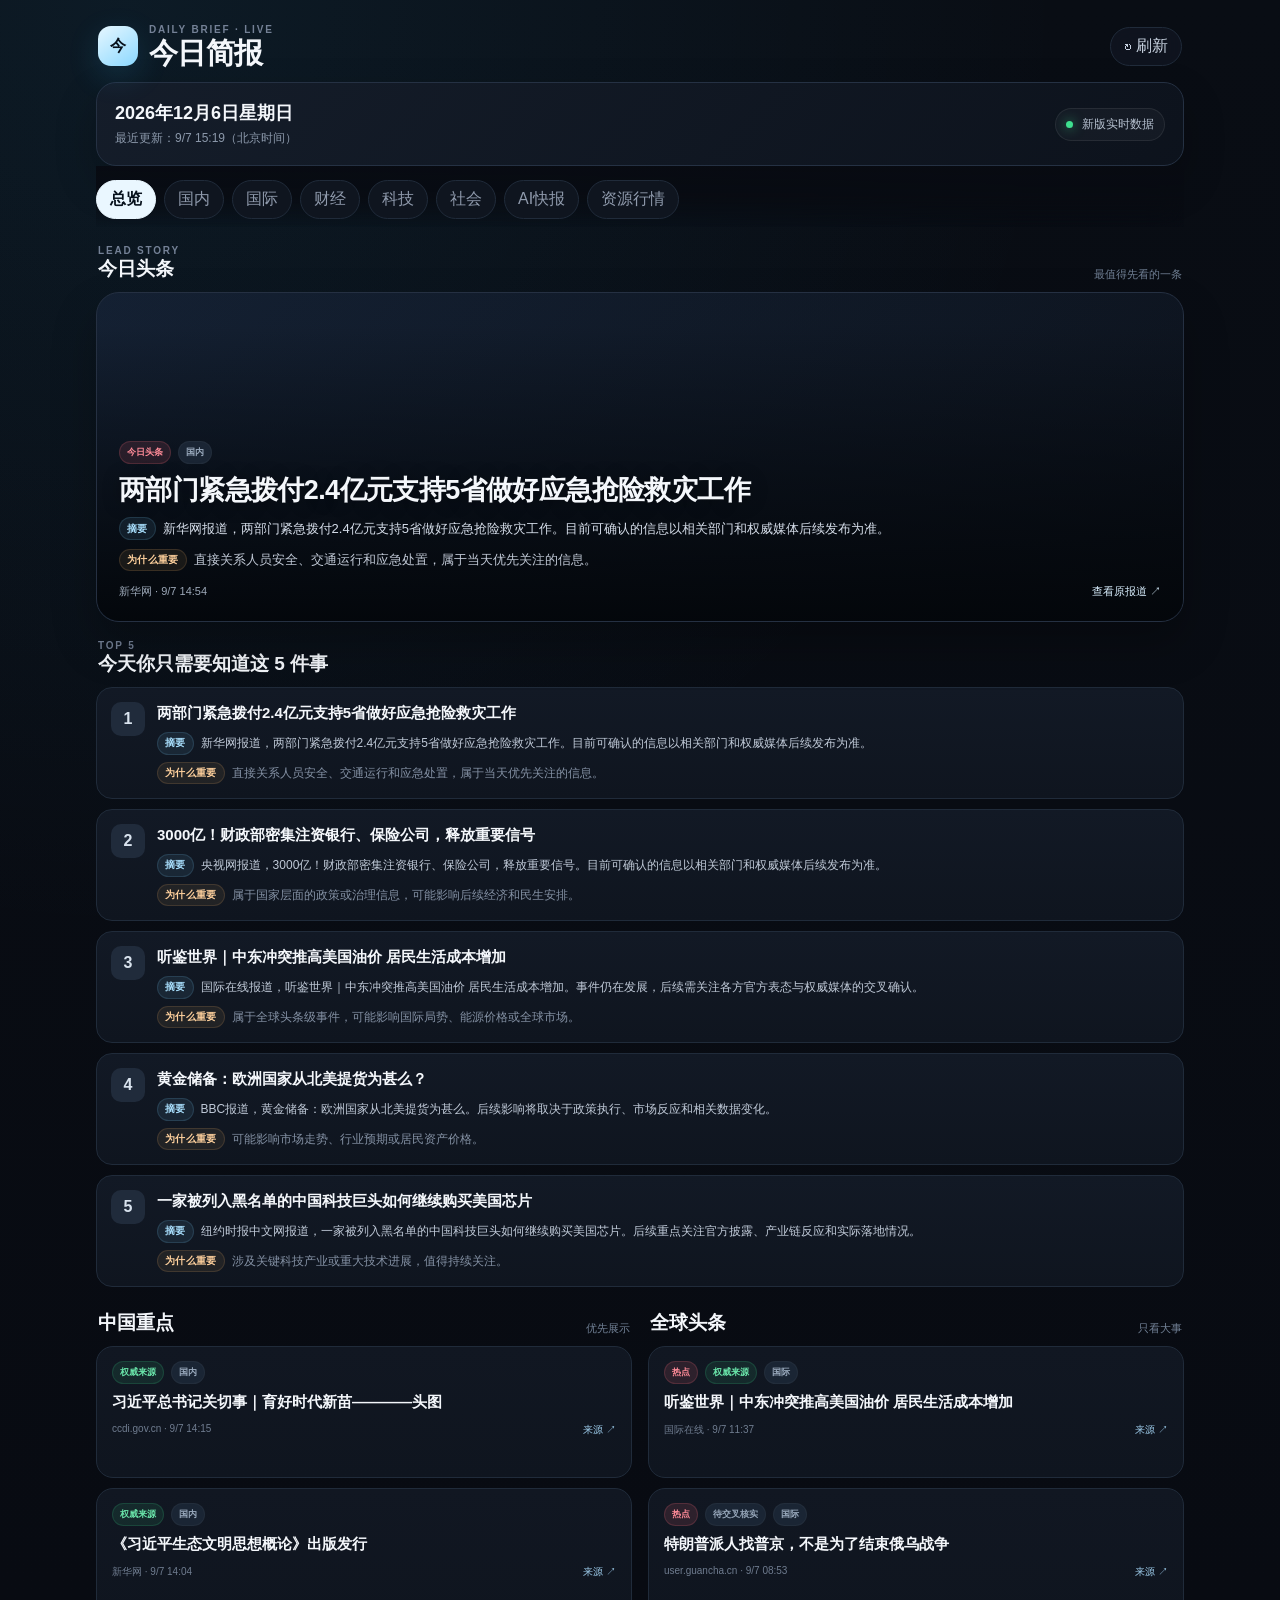
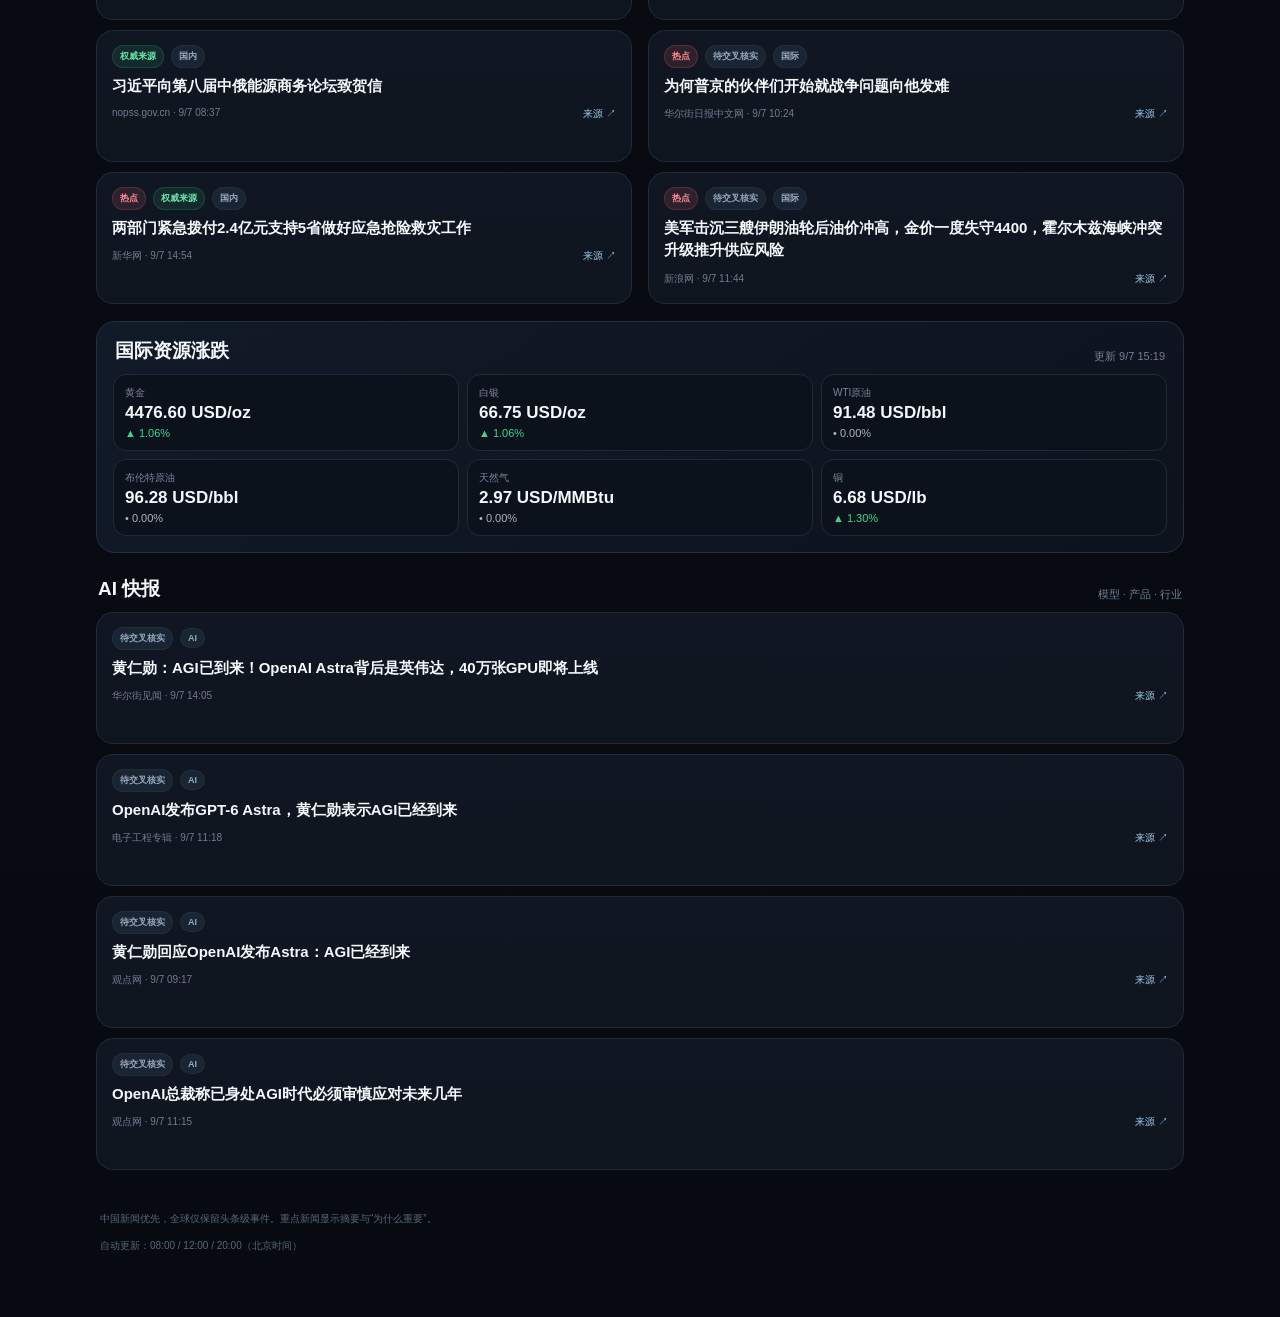
==== daily-brief/index.html @ 2a2de348 "feat: add fresh daily brief alias to bypass stale browser cache" ====
<!doctype html>
<html lang="zh-CN">
<head>
  <meta charset="utf-8" />
  <meta name="viewport" content="width=device-width,initial-scale=1,viewport-fit=cover" />
  <meta http-equiv="Cache-Control" content="no-cache, no-store, must-revalidate" />
  <meta http-equiv="Pragma" content="no-cache" />
  <meta http-equiv="Expires" content="0" />
  <meta name="theme-color" content="#080b12" />
  <meta name="description" content="中国新闻为主、全球头条精选、财经科技社会、AI快报与国际资源行情。" />
  <title>今日简报 · 最新版</title>
  <base href="/news/" />
  <link rel="stylesheet" href="./style.css?v=20260907-1614" />
</head>
<body>
  <div class="ambient ambient-a"></div><div class="ambient ambient-b"></div>
  <div class="app-shell">
    <header class="topbar">
      <div class="brand"><div class="brand-mark">今</div><div><div class="eyebrow">DAILY BRIEF · LIVE</div><h1>今日简报</h1></div></div>
      <button id="refreshBtn" class="ghost-btn" aria-label="刷新">↻ 刷新</button>
    </header>

    <section class="meta-card">
      <div><div id="todayDate" class="date"></div><div id="updatedAt" class="muted">正在读取最新数据…</div></div>
      <div class="status-pill"><span class="dot"></span> 新版实时数据</div>
    </section>

    <nav class="tabs" id="tabs">
      <button class="tab active" data-tab="overview">总览</button><button class="tab" data-tab="china">国内</button><button class="tab" data-tab="world">国际</button><button class="tab" data-tab="finance">财经</button><button class="tab" data-tab="tech">科技</button><button class="tab" data-tab="society">社会</button><button class="tab" data-tab="ai">AI快报</button><button class="tab" data-tab="markets">资源行情</button>
    </nav>

    <main>
      <section class="panel tab-panel active" data-panel="overview">
        <div class="section-head"><div><div class="eyebrow">LEAD STORY</div><h2>今日头条</h2></div><span>最值得先看的一条</span></div>
        <div id="heroStory"></div>

        <div class="section-head"><div><div class="eyebrow">TOP 5</div><h2>今天你只需要知道这 5 件事</h2></div></div>
        <div id="top5" class="top-list"></div>

        <div class="split-grid">
          <section><div class="section-head compact"><h2>中国重点</h2><span>优先展示</span></div><div id="chinaPreview" class="news-list"></div></section>
          <section><div class="section-head compact"><h2>全球头条</h2><span>只看大事</span></div><div id="worldPreview" class="news-list"></div></section>
        </div>

        <section class="markets-card"><div class="section-head compact"><h2>国际资源涨跌</h2><span id="marketTime"></span></div><div id="marketStrip" class="market-strip"></div></section>
        <section><div class="section-head compact"><h2>AI 快报</h2><span>模型 · 产品 · 行业</span></div><div id="aiPreview" class="news-list"></div></section>
      </section>

      <section class="panel tab-panel" data-panel="china"><div class="section-head"><h2>国内新闻</h2><span>政策 · 经济 · 民生</span></div><div id="chinaList" class="news-list"></div></section>
      <section class="panel tab-panel" data-panel="world"><div class="section-head"><h2>国际头条</h2><span>仅保留重点</span></div><div id="worldList" class="news-list"></div></section>
      <section class="panel tab-panel" data-panel="finance"><div class="section-head"><h2>财经</h2><span>市场 · 宏观 · 公司</span></div><div id="financeList" class="news-list"></div></section>
      <section class="panel tab-panel" data-panel="tech"><div class="section-head"><h2>科技</h2><span>芯片 · 机器人 · 科研</span></div><div id="techList" class="news-list"></div></section>
      <section class="panel tab-panel" data-panel="society"><div class="section-head"><h2>社会</h2><span>高信息量民生新闻</span></div><div id="societyList" class="news-list"></div></section>
      <section class="panel tab-panel" data-panel="ai"><div class="section-head"><h2>AI 快报</h2><span>大模型 · 产品 · 行业</span></div><div id="aiList" class="news-list"></div></section>
      <section class="panel tab-panel" data-panel="markets"><div class="section-head"><h2>国际资源行情</h2><span>延迟行情</span></div><div id="marketsGrid" class="markets-grid"></div><p class="disclaimer">行情用于信息浏览，不构成投资建议。不同交易所与数据源报价可能存在延迟或差异。</p></section>
    </main>

    <footer><p>中国新闻优先，全球仅保留头条级事件。重点新闻显示摘要与“为什么重要”。</p><p>自动更新：08:00 / 12:00 / 20:00（北京时间）</p></footer>
  </div>
  <script src="./app.js?v=20260907-1614"></script>
</body>
</html>
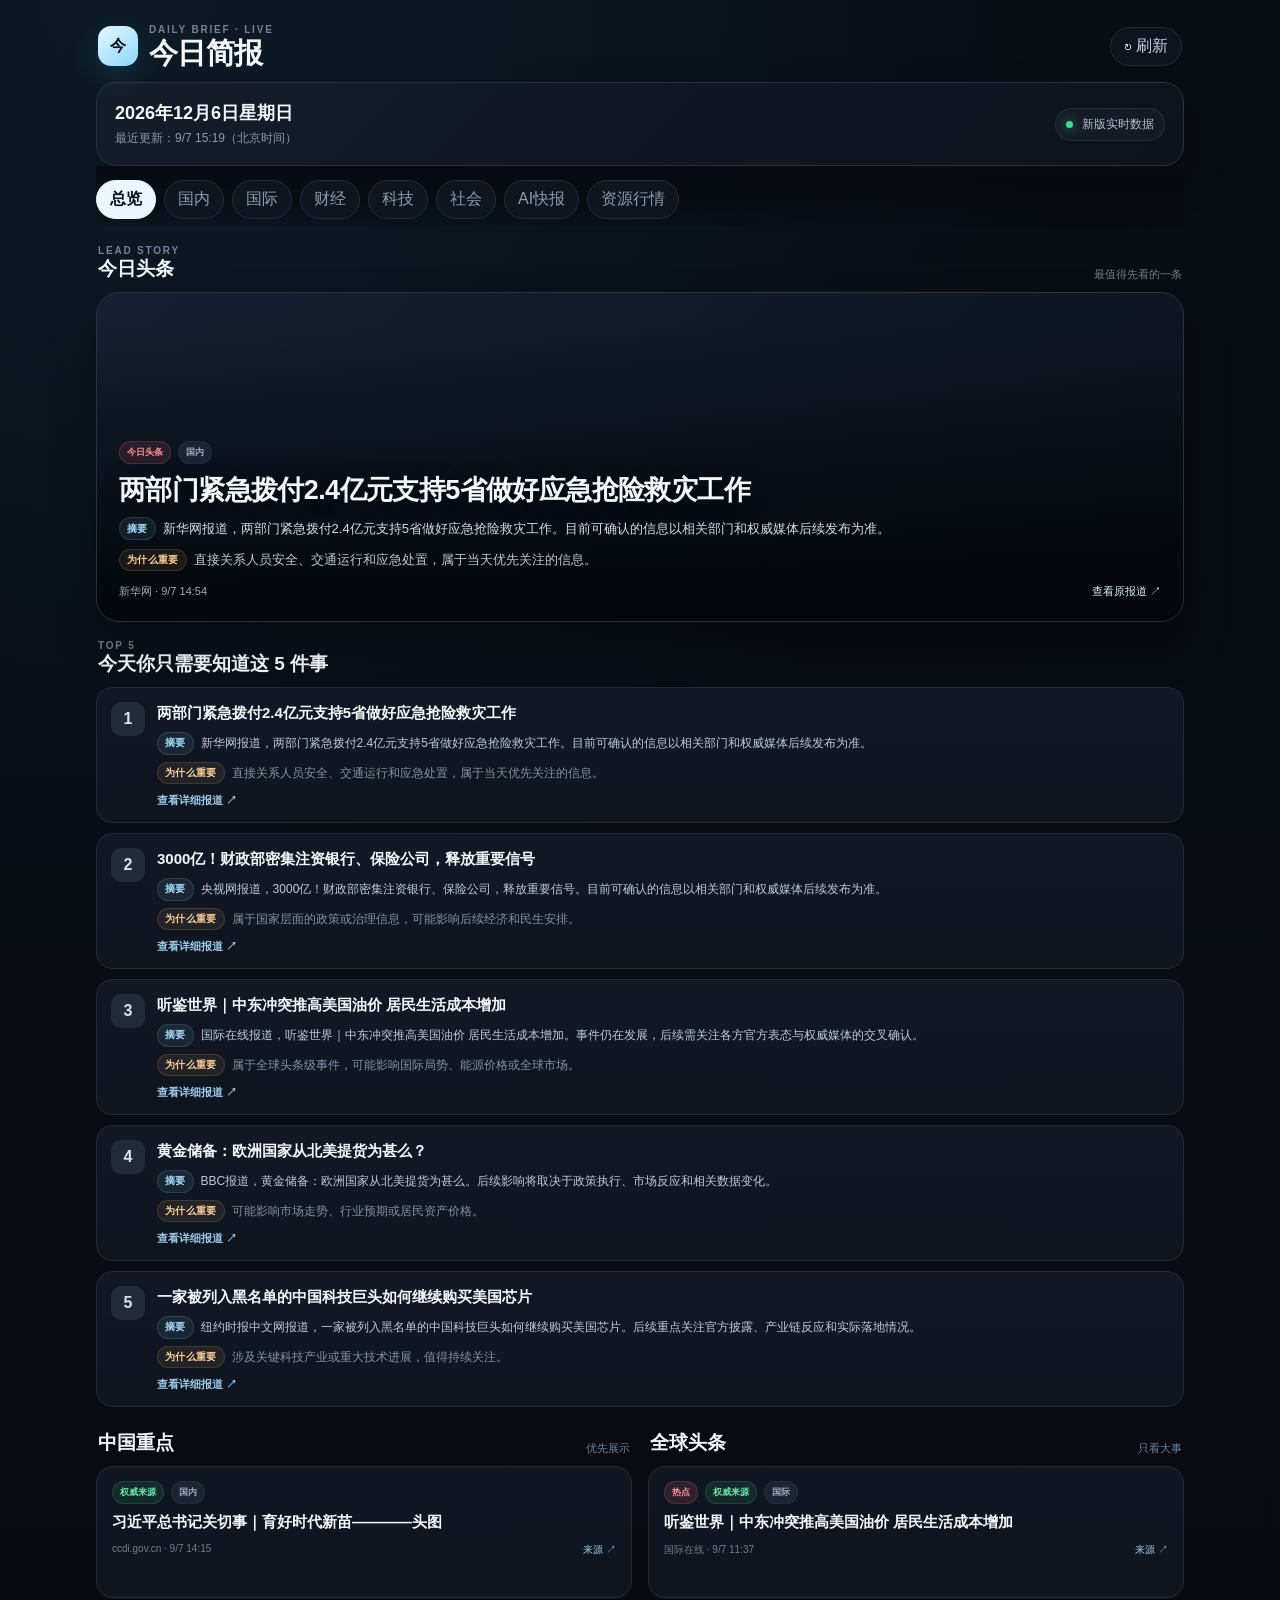
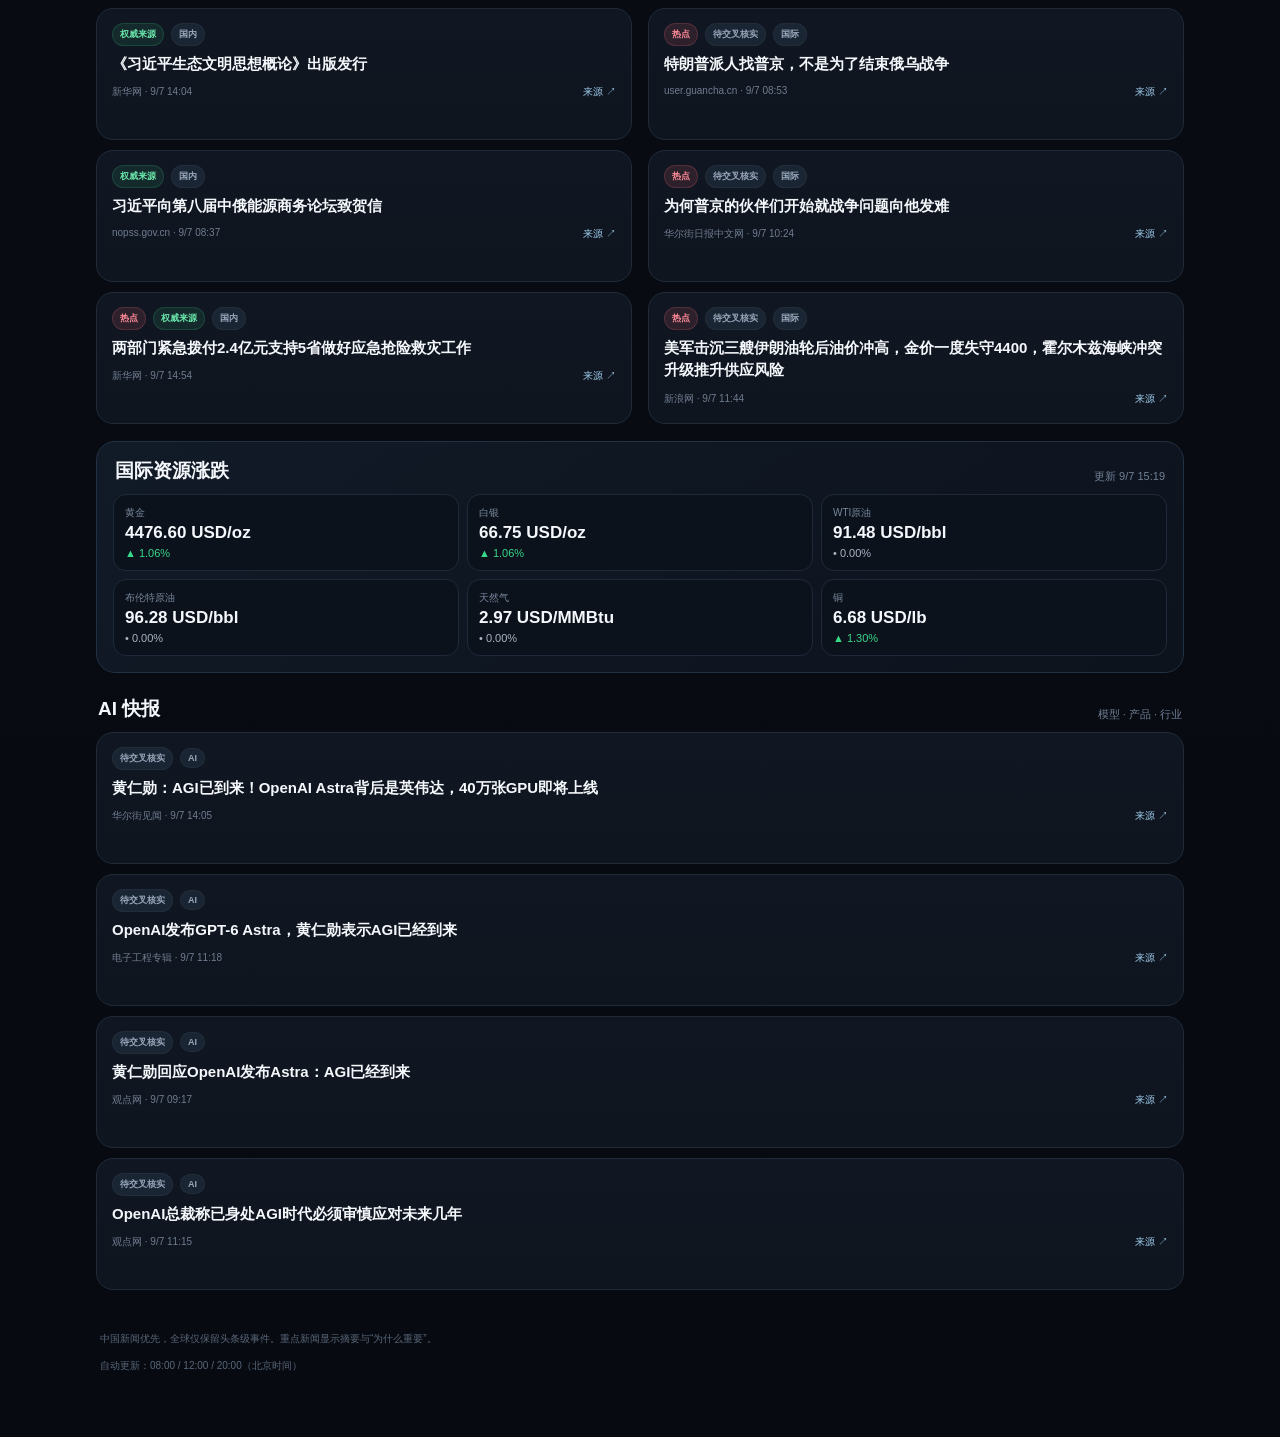
==== commit c1a0ab10: "chore: update daily brief cache version" ====
--- a/daily-brief/index.html
+++ b/daily-brief/index.html
@@ -10,7 +10,7 @@
   <meta name="description" content="中国新闻为主、全球头条精选、财经科技社会、AI快报与国际资源行情。" />
   <title>今日简报 · 最新版</title>
   <base href="/news/" />
-  <link rel="stylesheet" href="./style.css?v=20260907-1614" />
+  <link rel="stylesheet" href="./style.css?v=20260907-1630" />
 </head>
 <body>
   <div class="ambient ambient-a"></div><div class="ambient ambient-b"></div>
@@ -57,6 +57,6 @@
 
     <footer><p>中国新闻优先，全球仅保留头条级事件。重点新闻显示摘要与“为什么重要”。</p><p>自动更新：08:00 / 12:00 / 20:00（北京时间）</p></footer>
   </div>
-  <script src="./app.js?v=20260907-1614"></script>
+  <script src="./app.js?v=20260907-1630"></script>
 </body>
 </html>
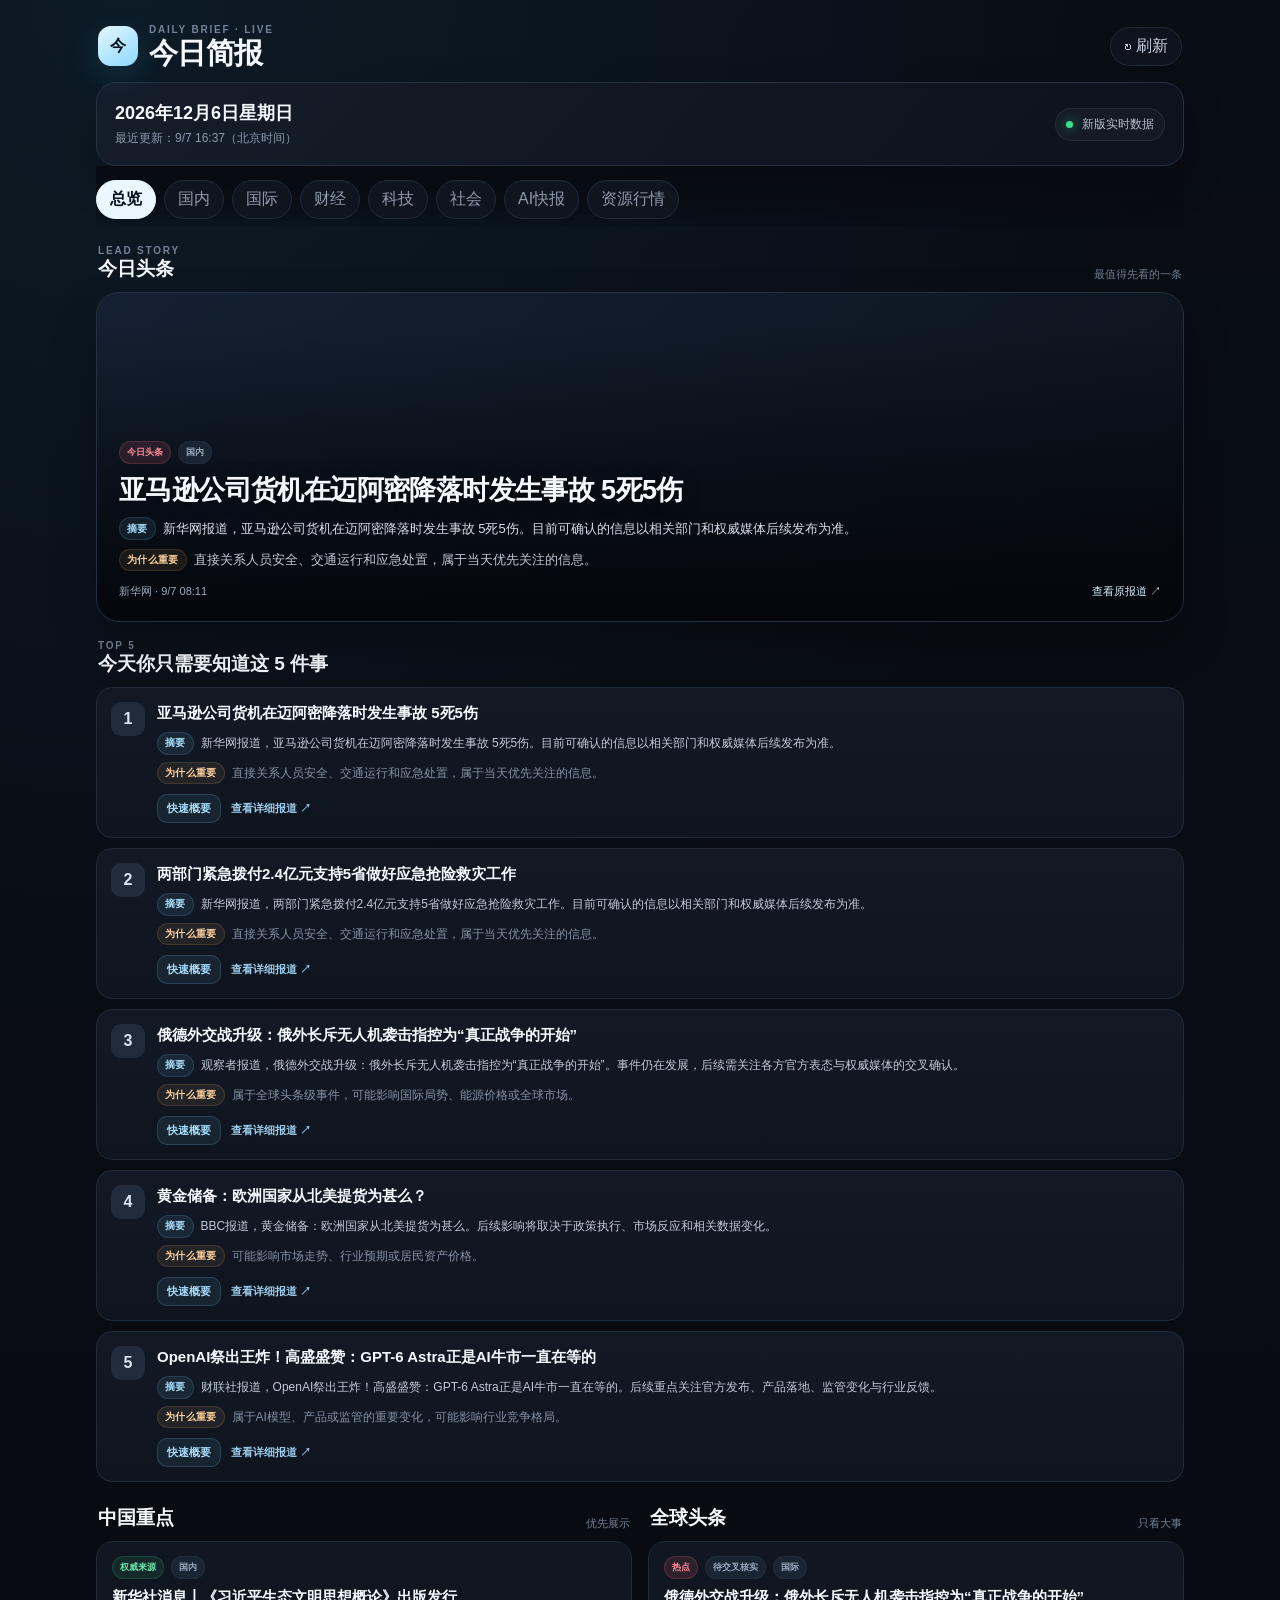
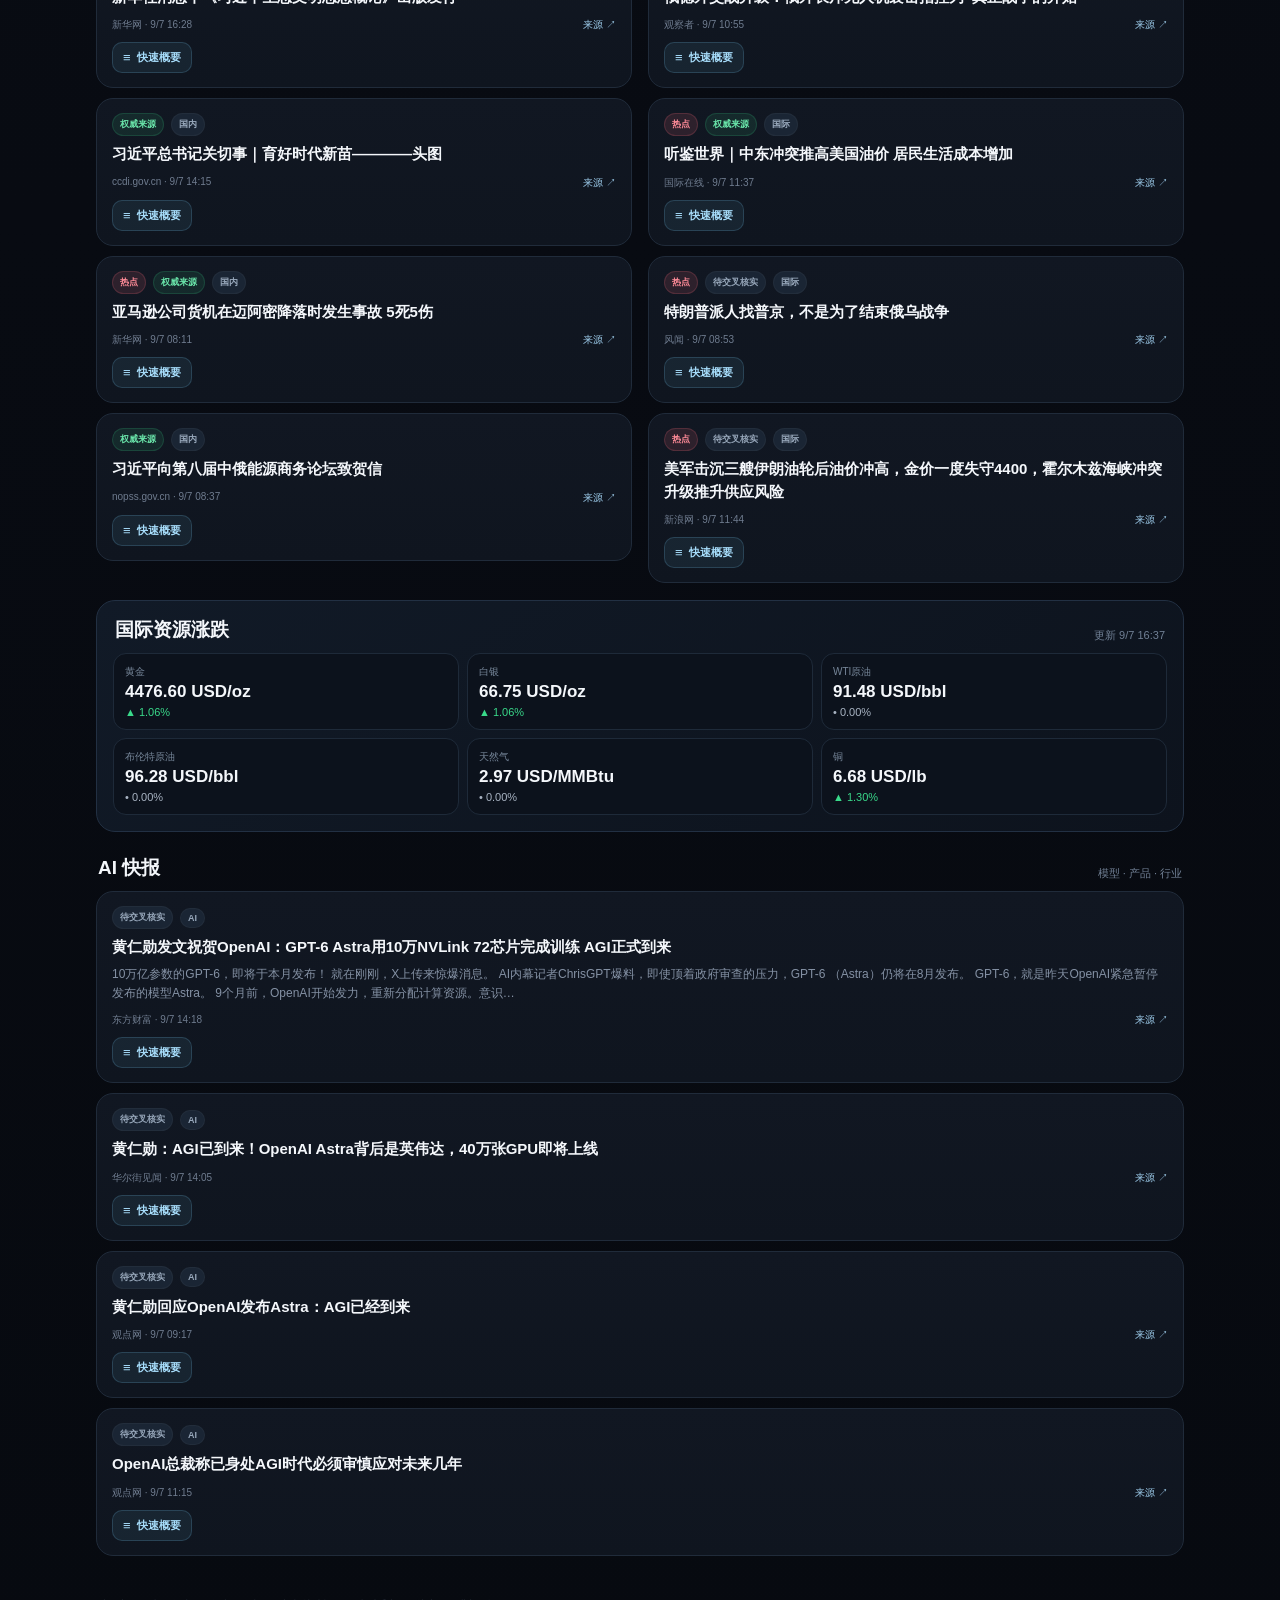
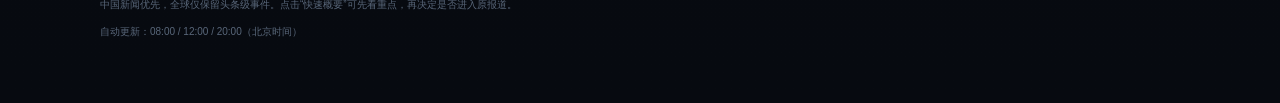
==== commit 262fcddd: "feat: enable quick brief popup on live alias" ====
--- a/daily-brief/index.html
+++ b/daily-brief/index.html
@@ -10,7 +10,8 @@
   <meta name="description" content="中国新闻为主、全球头条精选、财经科技社会、AI快报与国际资源行情。" />
   <title>今日简报 · 最新版</title>
   <base href="/news/" />
-  <link rel="stylesheet" href="./style.css?v=20260907-1630" />
+  <link rel="stylesheet" href="./style.css?v=20260907-1635" />
+  <link rel="stylesheet" href="./brief.css?v=20260907-1635" />
 </head>
 <body>
   <div class="ambient ambient-a"></div><div class="ambient ambient-b"></div>
@@ -55,8 +56,8 @@
       <section class="panel tab-panel" data-panel="markets"><div class="section-head"><h2>国际资源行情</h2><span>延迟行情</span></div><div id="marketsGrid" class="markets-grid"></div><p class="disclaimer">行情用于信息浏览，不构成投资建议。不同交易所与数据源报价可能存在延迟或差异。</p></section>
     </main>
 
-    <footer><p>中国新闻优先，全球仅保留头条级事件。重点新闻显示摘要与“为什么重要”。</p><p>自动更新：08:00 / 12:00 / 20:00（北京时间）</p></footer>
+    <footer><p>中国新闻优先，全球仅保留头条级事件。点击“快速概要”可先看重点，再决定是否进入原报道。</p><p>自动更新：08:00 / 12:00 / 20:00（北京时间）</p></footer>
   </div>
-  <script src="./app.js?v=20260907-1630"></script>
+  <script src="./app.js?v=20260907-1635"></script>
 </body>
 </html>
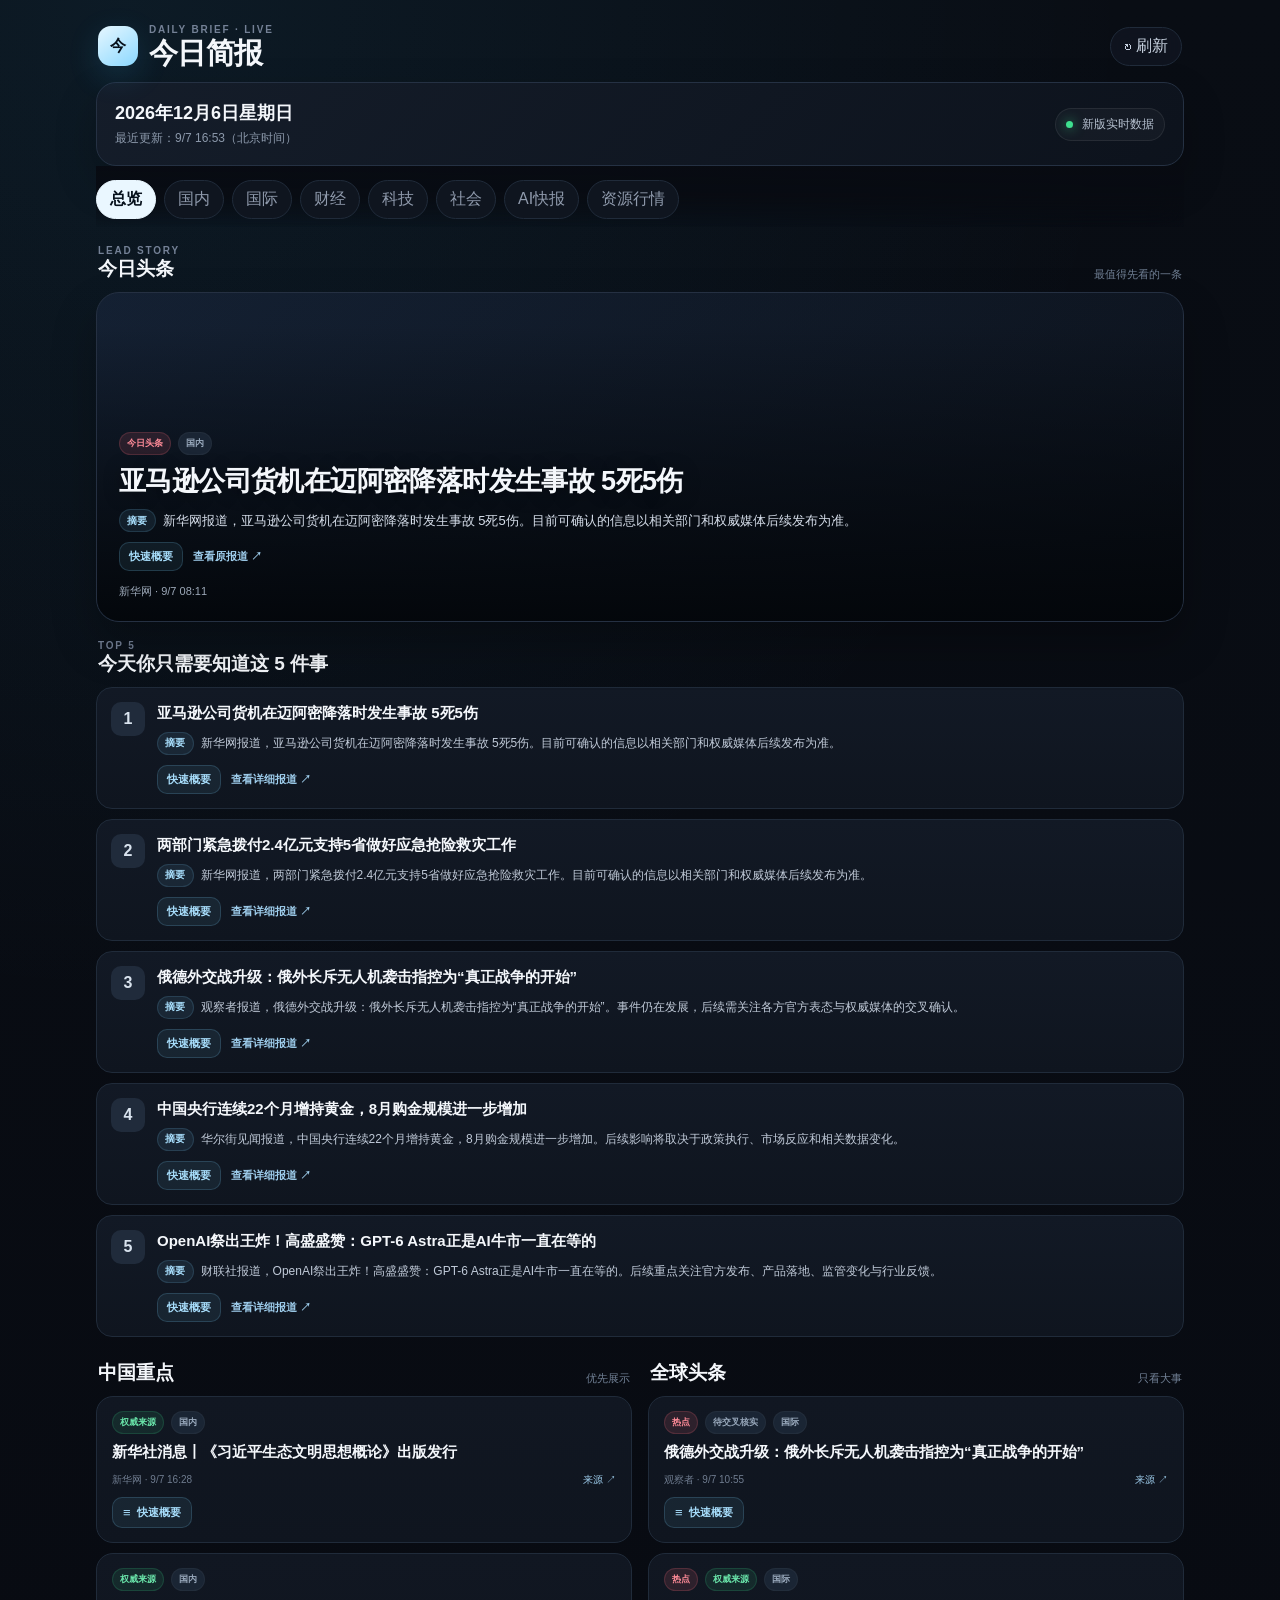
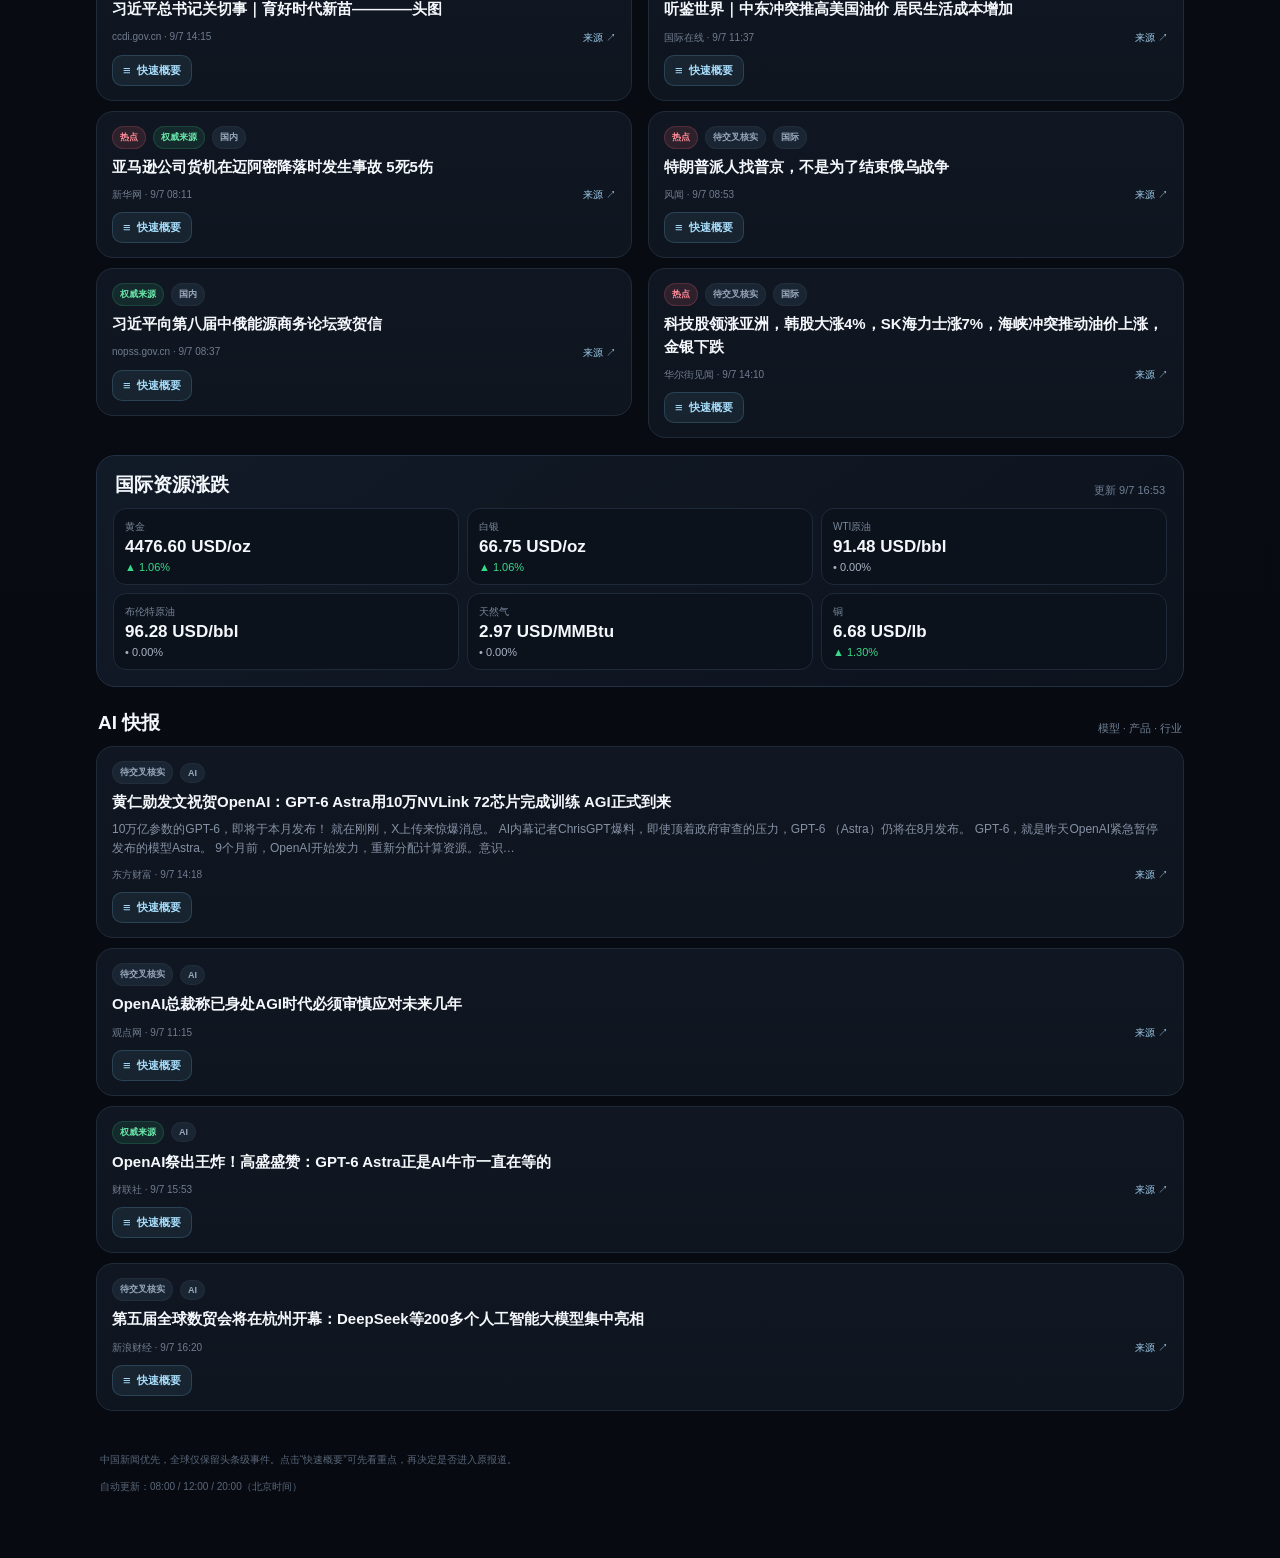
==== commit 2e498891: "chore: update live alias quick-summary version" ====
--- a/daily-brief/index.html
+++ b/daily-brief/index.html
@@ -58,6 +58,6 @@
 
     <footer><p>中国新闻优先，全球仅保留头条级事件。点击“快速概要”可先看重点，再决定是否进入原报道。</p><p>自动更新：08:00 / 12:00 / 20:00（北京时间）</p></footer>
   </div>
-  <script src="./app.js?v=20260907-1635"></script>
+  <script src="./app.js?v=20260907-1648"></script>
 </body>
 </html>
